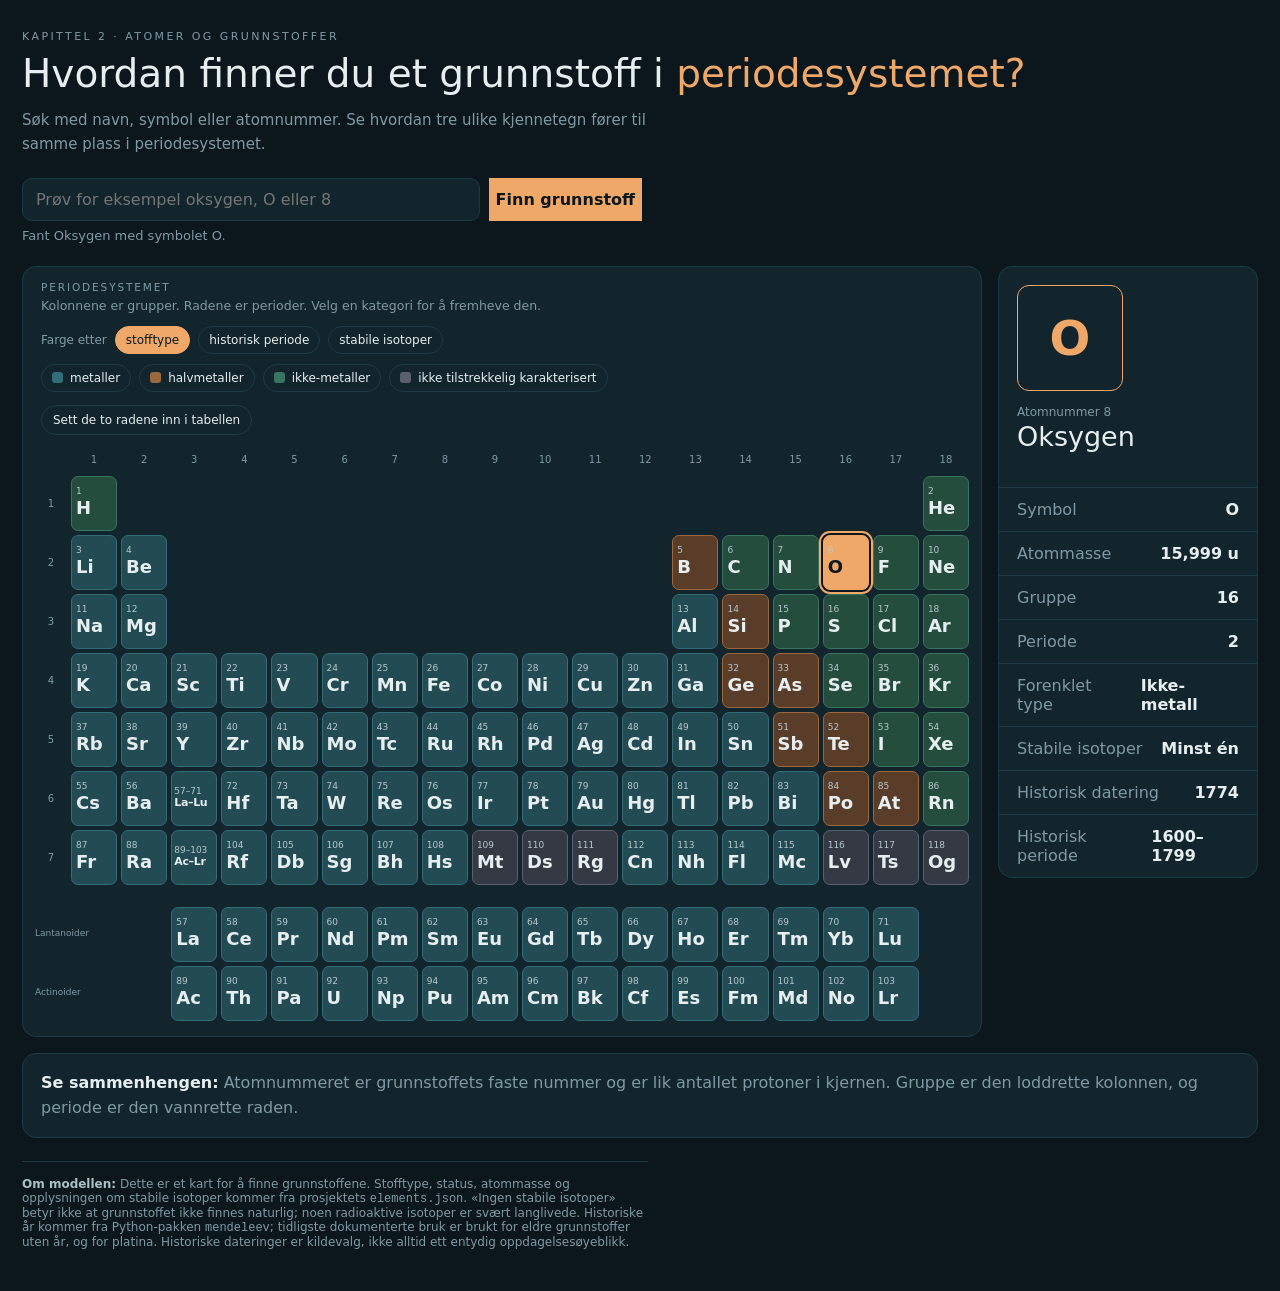
==== periodesystemet/index.html @ c2b7ecf0 "La til et periodesystem." ====
<!doctype html>
<html lang="no">
<head>
<meta charset="utf-8">
<meta name="viewport" content="width=device-width,initial-scale=1">
<title>Finn fram i periodesystemet</title>
<style>
:root{--ground:#0b171c;--panel:#12252c;--line:#1e3a44;--ink:#e6eef0;--dim:#7f9aa4;--amber:#f0a868;--cool:#5fb5c4;--bad:#e2725b}*{box-sizing:border-box}html,body{margin:0;background:var(--ground);color:var(--ink);font-family:system-ui,"Segoe UI",sans-serif;-webkit-font-smoothing:antialiased}.visually-hidden{position:absolute;width:1px;height:1px;padding:0;margin:-1px;overflow:hidden;clip:rect(0,0,0,0);white-space:nowrap;border:0}.wrap{max-width:1280px;margin:auto;padding:30px 22px 44px}.eyebrow{font-size:11px;letter-spacing:.22em;text-transform:uppercase;color:var(--dim);margin:0 0 9px}h1{margin:0;font-size:clamp(24px,3.4vw,39px);font-weight:300;line-height:1.15}h1 em{font-style:normal;color:var(--amber)}.lede{margin:11px 0 0;max-width:70ch;color:var(--dim);font-size:15px;line-height:1.6}.search{display:flex;gap:9px;margin-top:22px;max-width:620px}.search input{min-width:0;flex:1;background:var(--panel);border:1px solid var(--line);border-radius:10px;color:var(--ink);font:inherit;padding:11px 13px}.search input:focus{outline:2px solid var(--cool);border-color:transparent}.search button{background:var(--amber);border-color:var(--amber);color:var(--ground);font-weight:650}.message{min-height:23px;margin:7px 0 0;color:var(--dim);font-size:13px}.message.bad{color:var(--bad)}button{font:inherit;color:var(--ink);background:transparent;border:1px solid var(--line);cursor:pointer}.layout{display:grid;grid-template-columns:minmax(0,1fr) 260px;gap:16px;margin-top:15px;align-items:start}.panel{background:var(--panel);border:1px solid var(--line);border-radius:14px}.ptitle{font-size:10.5px;letter-spacing:.18em;text-transform:uppercase;color:var(--dim);padding:14px 18px 0;margin:0}.phint{font-size:12.5px;color:var(--dim);padding:5px 18px 13px;margin:0}.table-scroll{overflow-x:auto;padding:0 12px 15px}.periodic{display:grid;grid-template-columns:32px repeat(18,minmax(43px,1fr));grid-template-rows:24px repeat(7,55px) 14px repeat(2,55px);gap:4px;min-width:900px}.axis{display:grid;place-items:center;color:var(--dim);font-size:10px}.series-label{display:flex;align-items:center;color:var(--dim);font-size:9px;line-height:1.1}.element{position:relative;border-radius:7px;padding:5px 4px;text-align:left;min-width:0;background:#0e2026;border-color:#294954}.element:hover,.element:focus-visible{border-color:var(--amber);outline:none;z-index:2}.element[aria-pressed=true]{background:var(--amber);border-color:var(--amber);color:var(--ground);box-shadow:0 0 0 2px #0b171c,0 0 0 4px var(--amber)}.element .z{display:block;font-size:9px;line-height:1;color:var(--dim)}.element[aria-pressed=true] .z{color:#38515a}.element .sym{display:block;font-size:18px;font-weight:650;line-height:1.3}.details{overflow:hidden}.identity{padding:18px}.symbol{display:grid;place-items:center;width:106px;height:106px;border:1px solid var(--amber);border-radius:12px;color:var(--amber);font-size:48px;font-weight:650}.number{font-size:12px;color:var(--dim);margin-top:14px}.name{font-size:27px;font-weight:350;margin:2px 0 0}.facts{margin:17px 0 0;border-top:1px solid var(--line)}.fact{display:flex;justify-content:space-between;gap:12px;padding:12px 18px}.fact+.fact{border-top:1px solid var(--line)}.fact span{color:var(--dim)}.fact strong{font-weight:600;color:var(--ink)}.connection{margin-top:16px;padding:17px 18px;color:var(--dim);line-height:1.55}.connection strong{color:var(--ink)}footer{margin-top:23px;padding-top:15px;border-top:1px solid var(--line);color:var(--dim);font-size:12px;max-width:82ch}footer b{color:#abc0c7;font-weight:550}@media(max-width:820px){.wrap{padding:19px 14px 34px}.lede{display:none}.layout{grid-template-columns:1fr}.details{display:grid;grid-template-columns:auto 1fr}.identity{display:flex;gap:15px;align-items:center}.symbol{width:82px;height:82px;font-size:38px;flex:none}.number{margin-top:0}.facts{margin:0;border-top:0;border-left:1px solid var(--line)}}@media(max-width:520px){.search{flex-direction:column}.search button{padding:10px}.details{display:block}.facts{border-left:0;border-top:1px solid var(--line)}.periodic{grid-template-columns:28px repeat(18,42px)}}
/* Forenklet stofftype fra elements.json */
.legend{display:flex;gap:8px;flex-wrap:wrap;padding:0 18px 13px}.legend button{display:inline-flex;align-items:center;gap:7px;padding:6px 10px;border-radius:999px;color:var(--ink);font-size:12px}.legend button:hover,.legend button:focus-visible{border-color:var(--amber);outline:2px solid transparent}.legend button[aria-pressed=true]{border-color:var(--amber);box-shadow:0 0 0 1px var(--amber)}.swatch{width:11px;height:11px;border-radius:3px}.swatch.metal{background:#326d78}.swatch.metalloid{background:#9b683e}.swatch.nonmetal{background:#39755e}.swatch.unknown{background:#59616f}.element.metal{background:#234b54;border-color:#326d78}.element.metalloid{background:#5a3d28;border-color:#9b683e}.element.nonmetal{background:#244d3e;border-color:#39755e}.element.unknown{background:#343943;border-color:#59616f}.element.muted{opacity:.18}.element{transition:opacity .15s,border-color .15s,background .15s}.element[aria-pressed=true]{background:var(--amber);border-color:var(--amber)}.element.metal .z,.element.metalloid .z,.element.nonmetal .z,.element.unknown .z{color:#b7c9ce}
.layout-choice{display:flex;gap:8px;flex-wrap:wrap;padding:0 18px 13px}.layout-choice button{padding:7px 11px;border-radius:999px;font-size:12px}.layout-choice button:hover,.layout-choice button:focus-visible{border-color:var(--amber);outline:none}.layout-choice button[aria-pressed=true]{background:var(--amber);border-color:var(--amber);color:var(--ground)}.periodic.expanded{grid-template-columns:32px repeat(32,minmax(43px,1fr));grid-template-rows:24px repeat(7,55px);min-width:1510px}.periodic.expanded .series-label{display:none}
.wrap.table-wide{max-width:1840px}.wrap{transition:max-width .25s ease}
.element.aggregate{padding-left:2px;padding-right:2px}.element.aggregate .sym{font-size:11px;letter-spacing:-.03em;white-space:nowrap}
.symbol.aggregate-display{font-size:23px;letter-spacing:-.04em}
.view-choice{display:flex;align-items:center;gap:8px;flex-wrap:wrap;padding:0 18px 10px;color:var(--dim);font-size:12px}.view-choice button{padding:6px 10px;border-radius:999px;font-size:12px}.view-choice button[aria-pressed=true]{background:var(--amber);border-color:var(--amber);color:var(--ground)}.view-choice button:focus-visible{outline:2px solid var(--amber);outline-offset:2px}.legend[hidden]{display:none}.swatch.h-bce{background:#7d5f91}.swatch.h-1{background:#596f9a}.swatch.h-1600{background:#367184}.swatch.h-1800{background:#39755e}.swatch.h-1850{background:#77743d}.swatch.h-1950{background:#95673f}.swatch.h-2000{background:#8b4f52}.history-view .element.h-bce{background:#493955;border-color:#7d5f91}.history-view .element.h-1{background:#34415c;border-color:#596f9a}.history-view .element.h-1600{background:#234b57;border-color:#367184}.history-view .element.h-1800{background:#244d3e;border-color:#39755e}.history-view .element.h-1850{background:#4b4929;border-color:#77743d}.history-view .element.h-1950{background:#583e2a;border-color:#95673f}.history-view .element.h-2000{background:#523135;border-color:#8b4f52}
.history-view .element.h-varies{background:#343943;border-color:#59616f}.history-view .element[aria-pressed=true]{background:var(--amber);border-color:var(--amber)}
.swatch.stable{background:#39755e}.swatch.no-stable{background:#8b4f52}.stability-view .element.stable{background:#244d3e;border-color:#39755e}.stability-view .element.no-stable{background:#523135;border-color:#8b4f52}.stability-view .element.stability-varies{background:#343943;border-color:#59616f}.stability-view .element[aria-pressed=true]{background:var(--amber);border-color:var(--amber)}
</style>
</head>
<body><main class="wrap" id="page">
<p class="eyebrow">Kapittel 2 · Atomer og grunnstoffer</p>
<h1>Hvordan finner du et grunnstoff i <em>periodesystemet?</em></h1>
<p class="lede">Søk med navn, symbol eller atomnummer. Se hvordan tre ulike kjennetegn fører til samme plass i periodesystemet.</p>
<form class="search" id="searchForm" role="search"><label for="query" class="visually-hidden">Navn, symbol eller atomnummer</label><input id="query" autocomplete="off" placeholder="Prøv for eksempel oksygen, O eller 8" aria-describedby="message"><button type="submit">Finn grunnstoff</button></form>
<p class="message" id="message" aria-live="polite">Du kan også velge et grunnstoff direkte i tabellen.</p>
<div class="layout">
<section class="panel"><p class="ptitle">Periodesystemet</p><p class="phint">Kolonnene er grupper. Radene er perioder. Velg en kategori for å fremheve den.</p><div class="view-choice" role="group" aria-label="Velg hva fargene skal vise"><span>Farge etter</span><button type="button" data-view="type" aria-pressed="true">stofftype</button><button type="button" data-view="history" aria-pressed="false">historisk periode</button><button type="button" data-view="stability" aria-pressed="false">stabile isotoper</button></div><div class="legend" id="typeLegend" role="group" aria-label="Fremhev en forenklet stofftype"><button type="button" data-category="metal" aria-pressed="false"><i class="swatch metal"></i>metaller</button><button type="button" data-category="metalloid" aria-pressed="false"><i class="swatch metalloid"></i>halvmetaller</button><button type="button" data-category="nonmetal" aria-pressed="false"><i class="swatch nonmetal"></i>ikke-metaller</button><button type="button" data-category="unknown" aria-pressed="false"><i class="swatch unknown"></i>ikke tilstrekkelig karakterisert</button></div><div class="legend" id="historyLegend" role="group" aria-label="Fremhev en historisk periode" hidden><button type="button" data-category="h-bce" aria-pressed="false"><i class="swatch h-bce"></i>før vår tidsregning</button><button type="button" data-category="h-1" aria-pressed="false"><i class="swatch h-1"></i>1–1599</button><button type="button" data-category="h-1600" aria-pressed="false"><i class="swatch h-1600"></i>1600–1799</button><button type="button" data-category="h-1800" aria-pressed="false"><i class="swatch h-1800"></i>1800–1849</button><button type="button" data-category="h-1850" aria-pressed="false"><i class="swatch h-1850"></i>1850–1949</button><button type="button" data-category="h-1950" aria-pressed="false"><i class="swatch h-1950"></i>1950–1999</button><button type="button" data-category="h-2000" aria-pressed="false"><i class="swatch h-2000"></i>2000–i dag</button></div><div class="legend" id="stabilityLegend" role="group" aria-label="Fremhev grunnstoffer etter stabile isotoper" hidden><button type="button" data-category="stable" aria-pressed="false"><i class="swatch stable"></i>minst én stabil isotop</button><button type="button" data-category="no-stable" aria-pressed="false"><i class="swatch no-stable"></i>ingen stabile isotoper</button></div><div class="layout-choice"><button type="button" id="layoutToggle" aria-pressed="false">Sett de to radene inn i tabellen</button></div><div class="table-scroll" id="tableScroll" tabindex="0" aria-label="Periodesystemet kan rulles vannrett"><div class="periodic" id="periodic" aria-label="Grunnstoffene i periodesystemet"></div></div></section>
<aside class="panel details" aria-live="polite"><div class="identity"><div class="symbol" id="symbol">O</div><div><div class="number" id="number">Atomnummer 8</div><p class="name" id="name">Oksygen</p></div></div><div class="facts"><div class="fact"><span>Symbol</span><strong id="symbolFact">O</strong></div><div class="fact"><span>Atommasse</span><strong id="massFact">15,999 u</strong></div><div class="fact"><span>Gruppe</span><strong id="groupFact">16</strong></div><div class="fact"><span>Periode</span><strong id="periodFact">2</strong></div><div class="fact"><span>Forenklet type</span><strong id="categoryFact">Ikke-metall</strong></div><div class="fact"><span>Stabile isotoper</span><strong id="stabilityFact">Minst én</strong></div><div class="fact"><span>Historisk datering</span><strong id="historyFact">1774</strong></div><div class="fact"><span>Historisk periode</span><strong id="historyPeriodFact">1600–1799</strong></div></div></aside>
</div>
<section class="panel connection"><strong>Se sammenhengen:</strong> Atomnummeret er grunnstoffets faste nummer og er lik antallet protoner i kjernen. Gruppe er den loddrette kolonnen, og periode er den vannrette raden.</section>
<footer><b>Om modellen:</b> Dette er et kart for å finne grunnstoffene. Stofftype, status, atommasse og opplysningen om stabile isotoper kommer fra prosjektets <code>elements.json</code>. «Ingen stabile isotoper» betyr ikke at grunnstoffet ikke finnes naturlig; noen radioaktive isotoper er svært langlivede. Historiske år kommer fra Python-pakken <code>mendeleev</code>; tidligste dokumenterte bruk er brukt for eldre grunnstoffer uten år, og for platina. Historiske dateringer er kildevalg, ikke alltid ett entydig oppdagelsesøyeblikk.</footer>
</main>
<script>
(()=>{'use strict';
const raw=`1|H|hydrogen|1|1
2|He|helium|18|1
3|Li|litium|1|2
4|Be|beryllium|2|2
5|B|bor|13|2
6|C|karbon|14|2
7|N|nitrogen|15|2
8|O|oksygen|16|2
9|F|fluor|17|2
10|Ne|neon|18|2
11|Na|natrium|1|3
12|Mg|magnesium|2|3
13|Al|aluminium|13|3
14|Si|silisium|14|3
15|P|fosfor|15|3
16|S|svovel|16|3
17|Cl|klor|17|3
18|Ar|argon|18|3
19|K|kalium|1|4
20|Ca|kalsium|2|4
21|Sc|scandium|3|4
22|Ti|titan|4|4
23|V|vanadium|5|4
24|Cr|krom|6|4
25|Mn|mangan|7|4
26|Fe|jern|8|4
27|Co|kobolt|9|4
28|Ni|nikkel|10|4
29|Cu|kobber|11|4
30|Zn|sink|12|4
31|Ga|gallium|13|4
32|Ge|germanium|14|4
33|As|arsen|15|4
34|Se|selen|16|4
35|Br|brom|17|4
36|Kr|krypton|18|4
37|Rb|rubidium|1|5
38|Sr|strontium|2|5
39|Y|yttrium|3|5
40|Zr|zirkonium|4|5
41|Nb|niob|5|5
42|Mo|molybden|6|5
43|Tc|technetium|7|5
44|Ru|ruthenium|8|5
45|Rh|rhodium|9|5
46|Pd|palladium|10|5
47|Ag|sølv|11|5
48|Cd|kadmium|12|5
49|In|indium|13|5
50|Sn|tinn|14|5
51|Sb|antimon|15|5
52|Te|tellur|16|5
53|I|jod|17|5
54|Xe|xenon|18|5
55|Cs|cesium|1|6
56|Ba|barium|2|6
57–71|La–Lu|lantanoidene|3|6
72|Hf|hafnium|4|6
73|Ta|tantal|5|6
74|W|wolfram|6|6
75|Re|rhenium|7|6
76|Os|osmium|8|6
77|Ir|iridium|9|6
78|Pt|platina|10|6
79|Au|gull|11|6
80|Hg|kvikksølv|12|6
81|Tl|thallium|13|6
82|Pb|bly|14|6
83|Bi|vismut|15|6
84|Po|polonium|16|6
85|At|astat|17|6
86|Rn|radon|18|6
87|Fr|francium|1|7
88|Ra|radium|2|7
89–103|Ac–Lr|actinoidene|3|7
104|Rf|rutherfordium|4|7
105|Db|dubnium|5|7
106|Sg|seaborgium|6|7
107|Bh|bohrium|7|7
108|Hs|hassium|8|7
109|Mt|meitnerium|9|7
110|Ds|darmstadtium|10|7
111|Rg|røntgenium|11|7
112|Cn|copernicium|12|7
113|Nh|nihonium|13|7
114|Fl|flerovium|14|7
115|Mc|moscovium|15|7
116|Lv|livermorium|16|7
117|Ts|tenness|17|7
118|Og|oganesson|18|7`;
const elements=raw.split('\n').map(line=>{const [z,symbol,name,group,period]=line.split('|');return{z,key:parseInt(z,10),symbol,name,group:+group,period:+period}}),fBlock=`57|La|lantan|6|57
58|Ce|cerium|6|57
59|Pr|praseodym|6|57
60|Nd|neodym|6|57
61|Pm|promethium|6|57
62|Sm|samarium|6|57
63|Eu|europium|6|57
64|Gd|gadolinium|6|57
65|Tb|terbium|6|57
66|Dy|dysprosium|6|57
67|Ho|holmium|6|57
68|Er|erbium|6|57
69|Tm|thulium|6|57
70|Yb|ytterbium|6|57
71|Lu|lutetium|6|57
89|Ac|actinium|7|89
90|Th|thorium|7|89
91|Pa|protactinium|7|89
92|U|uran|7|89
93|Np|neptunium|7|89
94|Pu|plutonium|7|89
95|Am|americium|7|89
96|Cm|curium|7|89
97|Bk|berkelium|7|89
98|Cf|californium|7|89
99|Es|einsteinium|7|89
100|Fm|fermium|7|89
101|Md|mendelevium|7|89
102|No|nobelium|7|89
103|Lr|lawrencium|7|89`.split('\n').map(line=>{const [z,symbol,name,period,key]=line.split('|');return{z,key:+key,symbol,name,group:null,period:+period}}),searchable=elements.concat(fBlock),$=id=>document.getElementById(id),table=$('periodic');
const massValues=`1.0080|4.0026|6.94|9.0122|10.81|12.011|14.007|15.999|18.998|20.180|22.990|24.305|26.982|28.085|30.974|32.06|35.45|39.95|39.098|40.078|44.956|47.867|50.942|51.996|54.938|55.845|58.933|58.693|63.546|65.38|69.723|72.630|74.922|78.971|79.904|83.798|85.468|87.62|88.906|91.222|92.906|95.95|[97]|101.07|102.91|106.42|107.87|112.41|114.82|118.71|121.76|127.60|126.90|131.29|132.91|137.33|138.91|140.12|140.91|144.24|[145]|150.36|151.96|157.25|158.93|162.50|164.93|167.26|168.93|173.05|174.97|178.49|180.95|183.84|186.21|190.23|192.22|195.08|196.97|200.59|204.38|207.2|208.98|[209]|[210]|[222]|[223]|[226]|[227]|232.04|231.04|238.03|[237]|[244]|[243]|[247]|[247]|[251]|[252]|[257]|[258]|[259]|[266]|[267]|[268]|[269]|[270]|[269]|[277]|[281]|[282]|[285]|[286]|[290]|[290]|[293]|[294]|[294]`.split('|');function massOf(el){return /^\d+$/.test(el.z)?massValues[+el.z-1]:null}
function displayMass(mass){return mass.replace('.',',')}
const discoveryYears=`1766|1895|1817|1798|1808||1772|1774|1886|1898|1807|1808|1825|1824|1669||1774|1894|1807|1808|1879|1791|1830|1797|1774||1739|1751|||1875|1886||1818|1826|1898|1861|1790|1789|1789|1801|1778|1937|1844|1803|1803||1817|1863|||1782|1811|1898|1860|1808|1839|1803|1885|1925|1945|1879|1901|1880|1843|1886|1878|1843|1879|1878|1907|1923|1802|1783|1925|1804|1804|1735|||1861|||1898|1940|1898|1939|1898|1899|1828|1917|1789|1940|1940|1945|1944|1949|1950|1952|1953|1955|1957|1961|1969|1970|1974|1976|1984|1982|1994|1994|1996|2015|1998|2003|2000|2010|2002`.split('|'),earlyDates=new Map([[6,'bce'],[16,'bce'],[26,'bce'],[29,'bce'],[30,'bce'],[33,300],[47,'bce'],[50,'bce'],[51,'bce'],[78,'bce'],[79,'bce'],[80,'bce'],[82,'bce'],[83,1500]]);function historyOf(el){if(!/^\d+$/.test(el.z))return{key:'h-varies',label:'Varierer i rekken',date:'Varierer i rekken'};const z=+el.z,value=earlyDates.has(z)?earlyDates.get(z):+discoveryYears[z-1];if(value==='bce')return{key:'h-bce',label:'Før vår tidsregning',date:'Kjent før vår tidsregning'};if(value<1600)return{key:'h-1',label:'1–1599',date:String(value)};if(value<1800)return{key:'h-1600',label:'1600–1799',date:String(value)};if(value<1850)return{key:'h-1800',label:'1800–1849',date:String(value)};if(value<1950)return{key:'h-1850',label:'1850–1949',date:String(value)};if(value<2000)return{key:'h-1950',label:'1950–1999',date:String(value)};return{key:'h-2000',label:'2000–i dag',date:String(value)}}
function cap(s){return s.charAt(0).toUpperCase()+s.slice(1)}
const unknowns=new Set([109,110,111,116,117,118]),metalloids=new Set([5,14,32,33,51,52,84,85]),nonmetals=new Set([1,2,6,7,8,9,10,15,16,17,18,34,35,36,53,54,86]);function category(el){const z=parseInt(el.z,10);return unknowns.has(z)?['unknown','Ikke tilstrekkelig karakterisert']:metalloids.has(z)?['metalloid','Halvmetall']:nonmetals.has(z)?['nonmetal','Ikke-metall']:['metal','Metall']}
const noStableIsotopes=new Set([43,61,83,84,85,86,87,88,89,90,91,92,93,94,95,96,97,98,99,100,101,102,103,104,105,106,107,108,109,110,111,112,113,114,115,116,117,118]);function stabilityOf(el){if(!/^\d+$/.test(el.z))return{key:'stability-varies',label:'Varierer i rekken'};return noStableIsotopes.has(+el.z)?{key:'no-stable',label:'Ingen'}:{key:'stable',label:'Minst én'}}
const corner=document.createElement('span');corner.className='axis';table.appendChild(corner);for(let g=1;g<=18;g++){const x=document.createElement('span');x.className='axis';x.dataset.group=g;x.textContent=g;x.style.gridColumn=g+1;table.appendChild(x)}for(let p=1;p<=7;p++){const x=document.createElement('span');x.className='axis';x.textContent=p;x.style.gridColumn=1;x.style.gridRow=p+1;table.appendChild(x)}
let selectedId=null;function elementButton(el,column,row,seriesIndex=null){const b=document.createElement('button'),cat=category(el),history=historyOf(el),stability=stabilityOf(el),aggregate=el.symbol.includes('–'),mass=massOf(el);b.type='button';b.className=`element ${cat[0]} ${history.key} ${stability.key}${aggregate?' aggregate':''}`;b.style.gridColumn=column;b.style.gridRow=row;b.dataset.id=el.z;b.dataset.group=el.group??'';b.dataset.period=el.period;if(seriesIndex!==null)b.dataset.seriesIndex=seriesIndex;b.setAttribute('aria-pressed','false');const group=el.group==null?'':`, gruppe ${el.group}`,massText=mass?`, atommasse ${displayMass(mass)} u`:'';b.setAttribute('aria-label',`${cap(el.name)}, symbol ${el.symbol}, atomnummer ${el.z}${massText}${group}, periode ${el.period}, ${cat[1].toLocaleLowerCase('nb-NO')}, ${stability.label.toLocaleLowerCase('nb-NO')} stabil isotop, historisk periode ${history.label.toLocaleLowerCase('nb-NO')}`);b.innerHTML=`<span class="z">${el.z}</span><span class="sym">${el.symbol}</span>`;b.onclick=()=>selectedId===el.z?clearSelection():select(el,true);table.appendChild(b)}
elements.forEach(el=>elementButton(el,el.group+1,el.period+1));['Lantanoider','Actinoider'].forEach((name,i)=>{const label=document.createElement('span');label.className='series-label';label.textContent=name;label.style.gridColumn='1 / 4';label.style.gridRow=10+i;table.appendChild(label)});fBlock.forEach((el,i)=>elementButton(el,(i%15)+4,10+Math.floor(i/15),i));
let expanded=false;function applyTableLayout(){table.classList.toggle('expanded',expanded);$('page').classList.toggle('table-wide',expanded);document.querySelectorAll('.axis[data-group]').forEach(x=>{const g=+x.dataset.group;x.style.gridColumn=expanded&&g>=3?g+15:g+1});document.querySelectorAll('.element').forEach(b=>{const series=b.dataset.seriesIndex;b.hidden=expanded&&b.classList.contains('aggregate');if(series!==undefined){const i=+series;b.style.gridColumn=i%15+4;b.style.gridRow=expanded?+b.dataset.period+1:10+Math.floor(i/15)}else{const group=+b.dataset.group;b.style.gridColumn=expanded&&group>=3?group+15:group+1;b.style.gridRow=+b.dataset.period+1}});$('layoutToggle').textContent=expanded?'Vis vanlig oppsett':'Sett de to radene inn i tabellen';$('layoutToggle').setAttribute('aria-pressed',String(expanded));$('tableScroll').scrollLeft=0}
$('layoutToggle').onclick=()=>{expanded=!expanded;applyTableLayout();$('message').className='message';$('message').textContent=expanded?'Nå står alle grunnstoffene i periode 6 og 7 på plass i hovedtabellen. Tabellen trenger 32 kolonner.':'Lantanoidene og actinoidene er flyttet under hovedtabellen for å spare bredde.'};
let categoryFilter=null;document.querySelectorAll('[data-category]').forEach(button=>button.onclick=()=>{categoryFilter=categoryFilter===button.dataset.category?null:button.dataset.category;document.querySelectorAll('[data-category]').forEach(b=>b.setAttribute('aria-pressed',String(b.dataset.category===categoryFilter)));document.querySelectorAll('.element').forEach(el=>el.classList.toggle('muted',categoryFilter!==null&&!el.classList.contains(categoryFilter)));$('message').className='message';$('message').textContent=categoryFilter?`${cap(button.textContent.trim())} er fremhevet. Velg kategorien igjen for å vise alle.`:'Alle typene vises.'});
let colorView='type';document.querySelectorAll('[data-view]').forEach(button=>button.onclick=()=>{colorView=button.dataset.view;table.classList.toggle('history-view',colorView==='history');table.classList.toggle('stability-view',colorView==='stability');$('typeLegend').hidden=colorView!=='type';$('historyLegend').hidden=colorView!=='history';$('stabilityLegend').hidden=colorView!=='stability';document.querySelectorAll('[data-view]').forEach(b=>b.setAttribute('aria-pressed',String(b.dataset.view===colorView)));categoryFilter=null;document.querySelectorAll('[data-category]').forEach(b=>b.setAttribute('aria-pressed','false'));document.querySelectorAll('.element').forEach(el=>el.classList.remove('muted'));$('message').className='message';$('message').textContent=colorView==='history'?'Fargene viser historisk periode. Velg en periode for å fremheve den.':colorView==='stability'?'Fargene viser om grunnstoffet har minst én stabil isotop. Dette sier ikke om det finnes naturlig.':'Fargene viser forenklet stofftype.'});
function clearSelection(){selectedId=null;document.querySelectorAll('.element').forEach(b=>b.setAttribute('aria-pressed','false'));$('symbol').textContent='—';$('symbol').classList.remove('aggregate-display');$('number').textContent='Ingen valgt';$('name').textContent='Velg et grunnstoff';['symbolFact','massFact','groupFact','periodFact','categoryFact','stabilityFact','historyFact','historyPeriodFact'].forEach(id=>$(id).textContent='—');$('message').className='message';$('message').textContent='Ingen grunnstoff er valgt. Velg i tabellen eller bruk søkefeltet.'}
function select(el,focus){selectedId=el.z;const cat=category(el),history=historyOf(el),stability=stabilityOf(el),mass=massOf(el),aggregate=el.symbol.includes('–');document.querySelectorAll('.element').forEach(b=>b.setAttribute('aria-pressed',String(b.dataset.id===el.z)));$('symbol').textContent=el.symbol;$('symbol').classList.toggle('aggregate-display',aggregate);$('number').textContent=`Atomnummer ${el.z}`;$('name').textContent=cap(el.name);$('symbolFact').textContent=el.symbol;$('massFact').textContent=mass?`${displayMass(mass)} u`:'Varierer i rekken';$('groupFact').textContent=el.group??'ikke angitt';$('periodFact').textContent=el.period;$('categoryFact').textContent=cat[1];$('stabilityFact').textContent=stability.label;$('historyFact').textContent=history.date;$('historyPeriodFact').textContent=history.label;$('message').className='message';$('message').textContent=`Fant ${cap(el.name)} med ${el.symbol==='La–Lu'||el.symbol==='Ac–Lr'?'samlebetegnelsen':'symbolet'} ${el.symbol}.`;if(focus){const b=Array.from(document.querySelectorAll('.element')).find(x=>x.dataset.id===el.z&&!x.hidden);if(b)b.scrollIntoView({block:'nearest',inline:'nearest'})}}
function find(q){const text=q.trim().toLocaleLowerCase('nb-NO');if(!text)return null;return searchable.find(el=>String(el.z)===text||el.symbol.toLocaleLowerCase('nb-NO')===text||el.name.toLocaleLowerCase('nb-NO')===text)}
$('searchForm').onsubmit=e=>{e.preventDefault();const el=find($('query').value);if(el){select(el,true)}else{$('message').className='message bad';$('message').textContent='Fant ikke grunnstoffet. Prøv hele navnet, symbolet eller atomnummeret.'}};select(elements.find(el=>el.z==='8'),false);
})();
</script>
</body></html>
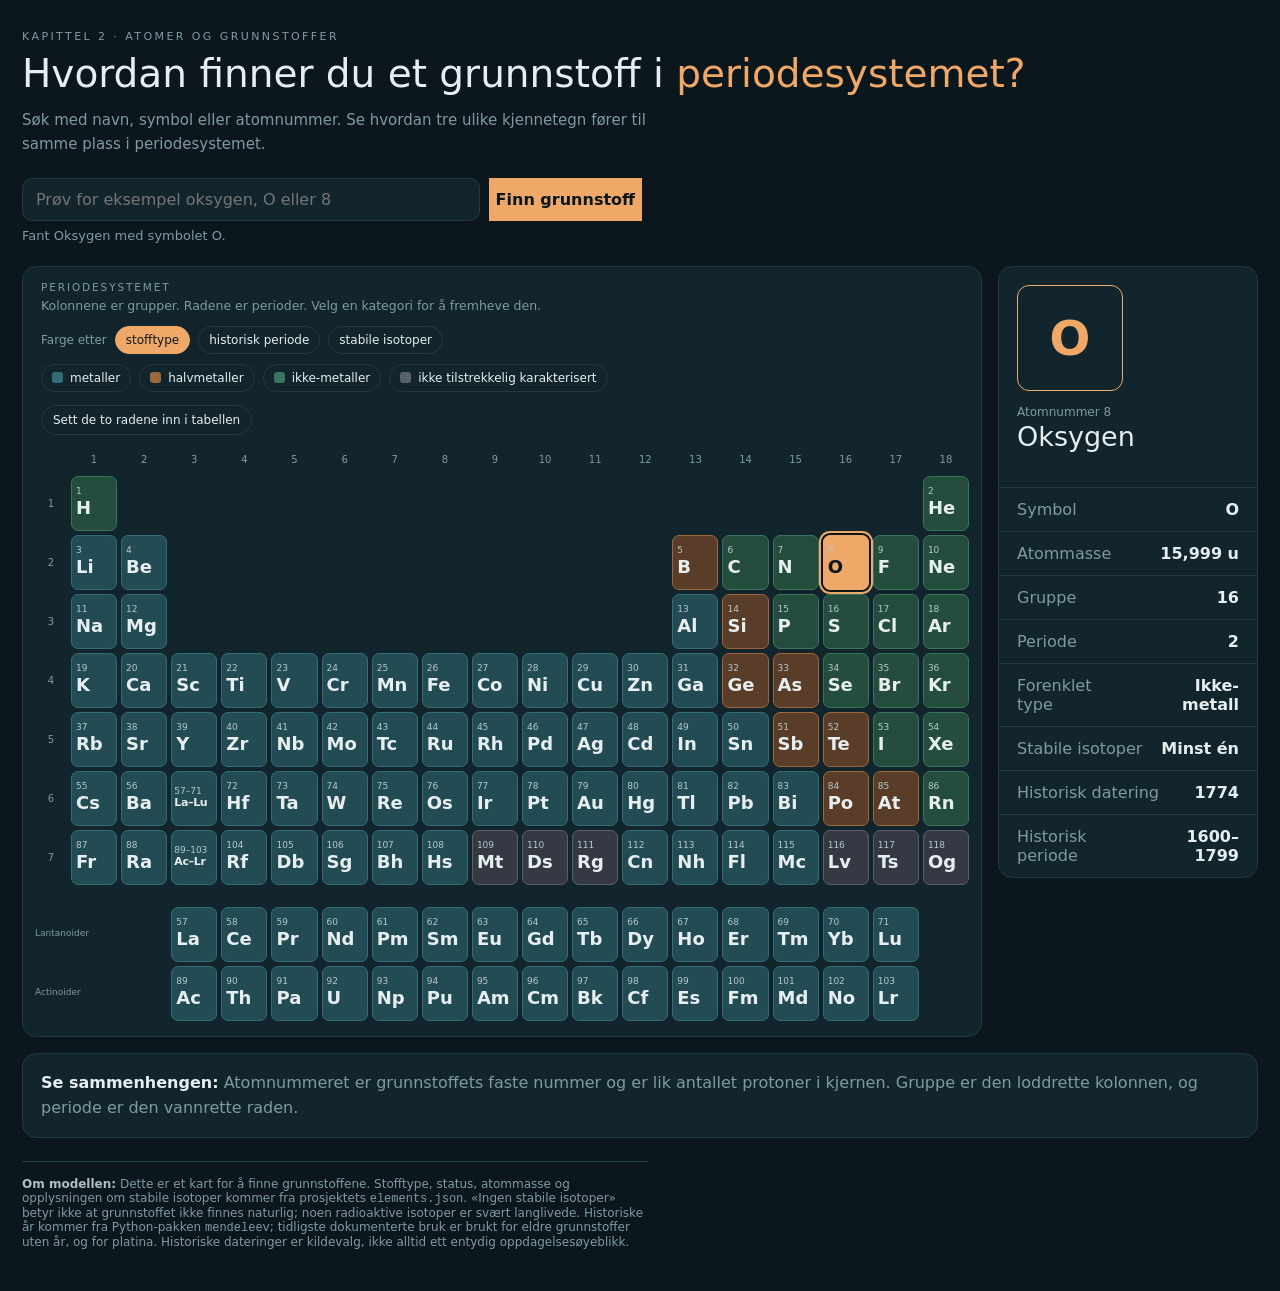
==== commit da6026fa: "Tilpassing for mobil." ====
--- a/periodesystemet/index.html
+++ b/periodesystemet/index.html
@@ -5,7 +5,7 @@
 <meta name="viewport" content="width=device-width,initial-scale=1">
 <title>Finn fram i periodesystemet</title>
 <style>
-:root{--ground:#0b171c;--panel:#12252c;--line:#1e3a44;--ink:#e6eef0;--dim:#7f9aa4;--amber:#f0a868;--cool:#5fb5c4;--bad:#e2725b}*{box-sizing:border-box}html,body{margin:0;background:var(--ground);color:var(--ink);font-family:system-ui,"Segoe UI",sans-serif;-webkit-font-smoothing:antialiased}.visually-hidden{position:absolute;width:1px;height:1px;padding:0;margin:-1px;overflow:hidden;clip:rect(0,0,0,0);white-space:nowrap;border:0}.wrap{max-width:1280px;margin:auto;padding:30px 22px 44px}.eyebrow{font-size:11px;letter-spacing:.22em;text-transform:uppercase;color:var(--dim);margin:0 0 9px}h1{margin:0;font-size:clamp(24px,3.4vw,39px);font-weight:300;line-height:1.15}h1 em{font-style:normal;color:var(--amber)}.lede{margin:11px 0 0;max-width:70ch;color:var(--dim);font-size:15px;line-height:1.6}.search{display:flex;gap:9px;margin-top:22px;max-width:620px}.search input{min-width:0;flex:1;background:var(--panel);border:1px solid var(--line);border-radius:10px;color:var(--ink);font:inherit;padding:11px 13px}.search input:focus{outline:2px solid var(--cool);border-color:transparent}.search button{background:var(--amber);border-color:var(--amber);color:var(--ground);font-weight:650}.message{min-height:23px;margin:7px 0 0;color:var(--dim);font-size:13px}.message.bad{color:var(--bad)}button{font:inherit;color:var(--ink);background:transparent;border:1px solid var(--line);cursor:pointer}.layout{display:grid;grid-template-columns:minmax(0,1fr) 260px;gap:16px;margin-top:15px;align-items:start}.panel{background:var(--panel);border:1px solid var(--line);border-radius:14px}.ptitle{font-size:10.5px;letter-spacing:.18em;text-transform:uppercase;color:var(--dim);padding:14px 18px 0;margin:0}.phint{font-size:12.5px;color:var(--dim);padding:5px 18px 13px;margin:0}.table-scroll{overflow-x:auto;padding:0 12px 15px}.periodic{display:grid;grid-template-columns:32px repeat(18,minmax(43px,1fr));grid-template-rows:24px repeat(7,55px) 14px repeat(2,55px);gap:4px;min-width:900px}.axis{display:grid;place-items:center;color:var(--dim);font-size:10px}.series-label{display:flex;align-items:center;color:var(--dim);font-size:9px;line-height:1.1}.element{position:relative;border-radius:7px;padding:5px 4px;text-align:left;min-width:0;background:#0e2026;border-color:#294954}.element:hover,.element:focus-visible{border-color:var(--amber);outline:none;z-index:2}.element[aria-pressed=true]{background:var(--amber);border-color:var(--amber);color:var(--ground);box-shadow:0 0 0 2px #0b171c,0 0 0 4px var(--amber)}.element .z{display:block;font-size:9px;line-height:1;color:var(--dim)}.element[aria-pressed=true] .z{color:#38515a}.element .sym{display:block;font-size:18px;font-weight:650;line-height:1.3}.details{overflow:hidden}.identity{padding:18px}.symbol{display:grid;place-items:center;width:106px;height:106px;border:1px solid var(--amber);border-radius:12px;color:var(--amber);font-size:48px;font-weight:650}.number{font-size:12px;color:var(--dim);margin-top:14px}.name{font-size:27px;font-weight:350;margin:2px 0 0}.facts{margin:17px 0 0;border-top:1px solid var(--line)}.fact{display:flex;justify-content:space-between;gap:12px;padding:12px 18px}.fact+.fact{border-top:1px solid var(--line)}.fact span{color:var(--dim)}.fact strong{font-weight:600;color:var(--ink)}.connection{margin-top:16px;padding:17px 18px;color:var(--dim);line-height:1.55}.connection strong{color:var(--ink)}footer{margin-top:23px;padding-top:15px;border-top:1px solid var(--line);color:var(--dim);font-size:12px;max-width:82ch}footer b{color:#abc0c7;font-weight:550}@media(max-width:820px){.wrap{padding:19px 14px 34px}.lede{display:none}.layout{grid-template-columns:1fr}.details{display:grid;grid-template-columns:auto 1fr}.identity{display:flex;gap:15px;align-items:center}.symbol{width:82px;height:82px;font-size:38px;flex:none}.number{margin-top:0}.facts{margin:0;border-top:0;border-left:1px solid var(--line)}}@media(max-width:520px){.search{flex-direction:column}.search button{padding:10px}.details{display:block}.facts{border-left:0;border-top:1px solid var(--line)}.periodic{grid-template-columns:28px repeat(18,42px)}}
+:root{--ground:#0b171c;--panel:#12252c;--line:#1e3a44;--ink:#e6eef0;--dim:#7f9aa4;--amber:#f0a868;--cool:#5fb5c4;--bad:#e2725b}*{box-sizing:border-box}html,body{margin:0;background:var(--ground);color:var(--ink);font-family:system-ui,"Segoe UI",sans-serif;-webkit-font-smoothing:antialiased}.visually-hidden{position:absolute;width:1px;height:1px;padding:0;margin:-1px;overflow:hidden;clip:rect(0,0,0,0);white-space:nowrap;border:0}.wrap{max-width:1280px;margin:auto;padding:30px 22px 44px}.eyebrow{font-size:11px;letter-spacing:.22em;text-transform:uppercase;color:var(--dim);margin:0 0 9px}h1{margin:0;font-size:clamp(24px,3.4vw,39px);font-weight:300;line-height:1.15}h1 em{font-style:normal;color:var(--amber)}.lede{margin:11px 0 0;max-width:70ch;color:var(--dim);font-size:15px;line-height:1.6}.search{display:flex;gap:9px;margin-top:22px;max-width:620px}.search input{min-width:0;flex:1;background:var(--panel);border:1px solid var(--line);border-radius:10px;color:var(--ink);font:inherit;padding:11px 13px}.search input:focus{outline:2px solid var(--cool);border-color:transparent}.search button{background:var(--amber);border-color:var(--amber);color:var(--ground);font-weight:650}.message{min-height:23px;margin:7px 0 0;color:var(--dim);font-size:13px}.message.bad{color:var(--bad)}button{font:inherit;color:var(--ink);background:transparent;border:1px solid var(--line);cursor:pointer}.layout{display:grid;grid-template-columns:minmax(0,1fr) 260px;gap:16px;margin-top:15px;align-items:start}.layout>*{min-width:0}.panel{background:var(--panel);border:1px solid var(--line);border-radius:14px}.ptitle{font-size:10.5px;letter-spacing:.18em;text-transform:uppercase;color:var(--dim);padding:14px 18px 0;margin:0}.phint{font-size:12.5px;color:var(--dim);padding:5px 18px 13px;margin:0}.table-scroll{max-width:100%;overflow-x:auto;padding:0 12px 15px}.periodic{display:grid;grid-template-columns:32px repeat(18,minmax(43px,1fr));grid-template-rows:24px repeat(7,55px) 14px repeat(2,55px);gap:4px;min-width:900px}.axis{display:grid;place-items:center;color:var(--dim);font-size:10px}.series-label{display:flex;align-items:center;color:var(--dim);font-size:9px;line-height:1.1}.element{position:relative;border-radius:7px;padding:5px 4px;text-align:left;min-width:0;background:#0e2026;border-color:#294954}.element:hover,.element:focus-visible{border-color:var(--amber);outline:none;z-index:2}.element[aria-pressed=true]{background:var(--amber);border-color:var(--amber);color:var(--ground);box-shadow:0 0 0 2px #0b171c,0 0 0 4px var(--amber)}.element .z{display:block;font-size:9px;line-height:1;color:var(--dim)}.element[aria-pressed=true] .z{color:#38515a}.element .sym{display:block;font-size:18px;font-weight:650;line-height:1.3}.details{min-width:0;overflow:hidden}.identity{padding:18px}.identity>div{min-width:0}.symbol{display:grid;place-items:center;width:106px;height:106px;border:1px solid var(--amber);border-radius:12px;color:var(--amber);font-size:48px;font-weight:650}.number{font-size:12px;color:var(--dim);margin-top:14px}.name{font-size:27px;font-weight:350;margin:2px 0 0;overflow-wrap:anywhere}.facts{min-width:0;margin:17px 0 0;border-top:1px solid var(--line)}.fact{display:flex;justify-content:space-between;gap:12px;padding:12px 18px}.fact+.fact{border-top:1px solid var(--line)}.fact span{color:var(--dim)}.fact span,.fact strong{min-width:0}.fact strong{font-weight:600;color:var(--ink);text-align:right;overflow-wrap:anywhere}.connection{margin-top:16px;padding:17px 18px;color:var(--dim);line-height:1.55}.connection strong{color:var(--ink)}footer{margin-top:23px;padding-top:15px;border-top:1px solid var(--line);color:var(--dim);font-size:12px;max-width:82ch}footer b{color:#abc0c7;font-weight:550}@media(max-width:820px){.wrap{padding:19px 14px 34px}.lede{display:none}.layout{grid-template-columns:minmax(0,1fr)}.details{display:grid;grid-template-columns:minmax(0,auto) minmax(0,1fr)}.identity{display:flex;gap:15px;align-items:center}.symbol{width:82px;height:82px;font-size:38px;flex:none}.number{margin-top:0}.facts{margin:0;border-top:0;border-left:1px solid var(--line)}}@media(max-width:520px){.search{flex-direction:column}.search button{padding:10px}.details{display:block}.facts{border-left:0;border-top:1px solid var(--line)}.periodic{grid-template-columns:28px repeat(18,42px)}}
 /* Forenklet stofftype fra elements.json */
 .legend{display:flex;gap:8px;flex-wrap:wrap;padding:0 18px 13px}.legend button{display:inline-flex;align-items:center;gap:7px;padding:6px 10px;border-radius:999px;color:var(--ink);font-size:12px}.legend button:hover,.legend button:focus-visible{border-color:var(--amber);outline:2px solid transparent}.legend button[aria-pressed=true]{border-color:var(--amber);box-shadow:0 0 0 1px var(--amber)}.swatch{width:11px;height:11px;border-radius:3px}.swatch.metal{background:#326d78}.swatch.metalloid{background:#9b683e}.swatch.nonmetal{background:#39755e}.swatch.unknown{background:#59616f}.element.metal{background:#234b54;border-color:#326d78}.element.metalloid{background:#5a3d28;border-color:#9b683e}.element.nonmetal{background:#244d3e;border-color:#39755e}.element.unknown{background:#343943;border-color:#59616f}.element.muted{opacity:.18}.element{transition:opacity .15s,border-color .15s,background .15s}.element[aria-pressed=true]{background:var(--amber);border-color:var(--amber)}.element.metal .z,.element.metalloid .z,.element.nonmetal .z,.element.unknown .z{color:#b7c9ce}
 .layout-choice{display:flex;gap:8px;flex-wrap:wrap;padding:0 18px 13px}.layout-choice button{padding:7px 11px;border-radius:999px;font-size:12px}.layout-choice button:hover,.layout-choice button:focus-visible{border-color:var(--amber);outline:none}.layout-choice button[aria-pressed=true]{background:var(--amber);border-color:var(--amber);color:var(--ground)}.periodic.expanded{grid-template-columns:32px repeat(32,minmax(43px,1fr));grid-template-rows:24px repeat(7,55px);min-width:1510px}.periodic.expanded .series-label{display:none}
